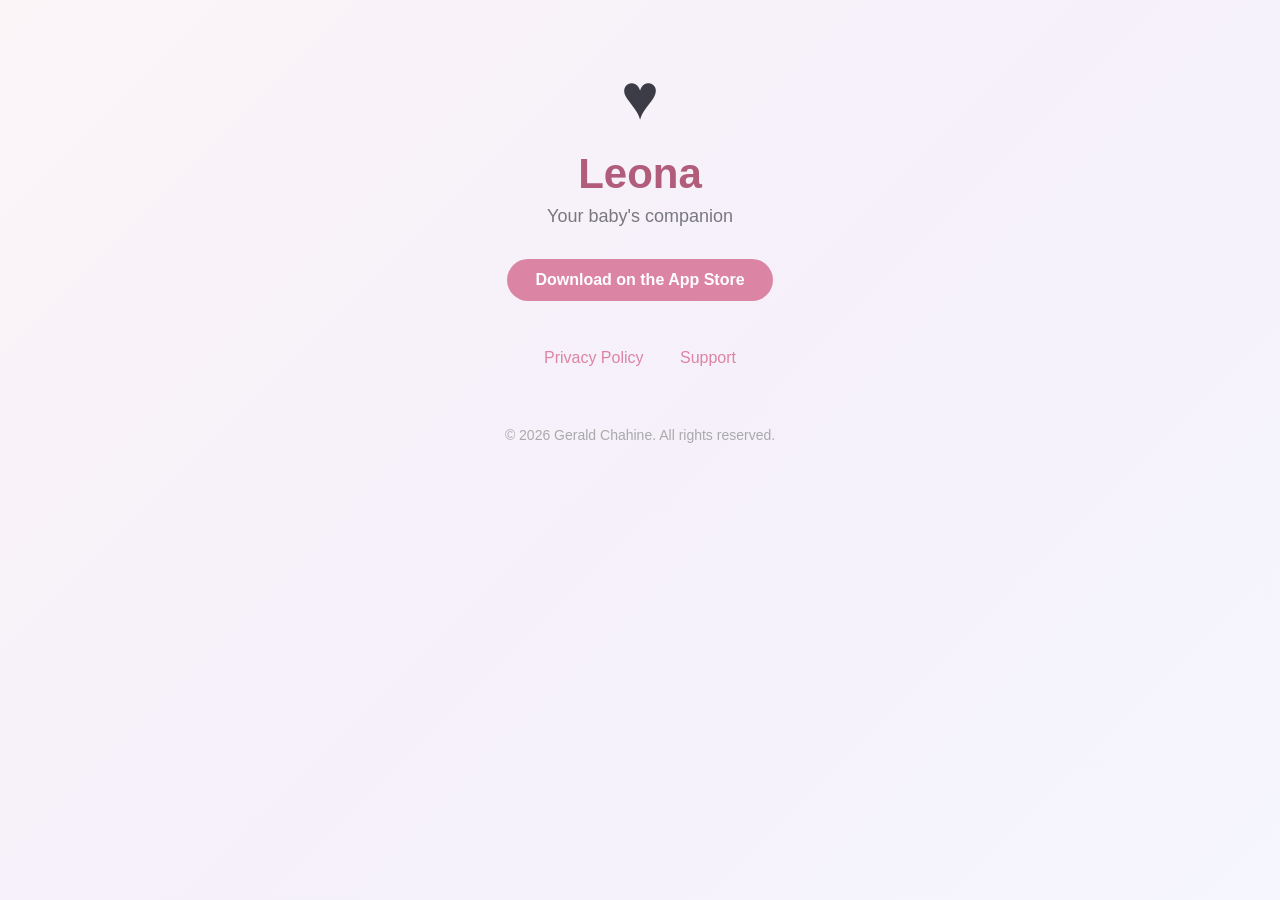
==== docs/index.html @ 3d60ae3b "Add privacy policy, support and landing pages for App Store GitHub Pages site with privacy policy (r" ====
<!DOCTYPE html>
<html lang="en">
<head>
    <meta charset="UTF-8">
    <meta name="viewport" content="width=device-width, initial-scale=1.0">
    <title>Leona - Baby Tracker</title>
    <style>
        * { margin: 0; padding: 0; box-sizing: border-box; }
        body {
            font-family: -apple-system, BlinkMacSystemFont, 'Segoe UI', Roboto, sans-serif;
            color: #3c3c46;
            background: linear-gradient(135deg, #fcf5f8, #f5f0fa, #f6f6ff);
            min-height: 100vh;
        }
        .container { max-width: 720px; margin: 0 auto; padding: 60px 24px; }
        .hero { text-align: center; margin-bottom: 48px; }
        .heart { font-size: 64px; margin-bottom: 16px; }
        h1 { font-size: 42px; font-weight: 700; color: #b15c7a; margin-bottom: 8px; }
        .subtitle { font-size: 18px; color: #78787e; margin-bottom: 32px; }
        .badge {
            display: inline-block;
            background: #dc84a3;
            color: white;
            padding: 12px 28px;
            border-radius: 24px;
            font-weight: 600;
            text-decoration: none;
            font-size: 16px;
        }
        .badge:hover { background: #b15c7a; }
        .links { text-align: center; margin-top: 32px; }
        .links a {
            color: #dc84a3;
            text-decoration: none;
            margin: 0 16px;
            font-weight: 500;
        }
        .links a:hover { text-decoration: underline; }
        footer { text-align: center; margin-top: 60px; color: #aaa; font-size: 14px; }
    </style>
</head>
<body>
    <div class="container">
        <div class="hero">
            <div class="heart">&hearts;</div>
            <h1>Leona</h1>
            <p class="subtitle">Your baby's companion</p>
            <a class="badge" href="https://apps.apple.com/app/leona-baby-tracker/id000000000">Download on the App Store</a>
        </div>
        <div class="links">
            <a href="privacy.html">Privacy Policy</a>
            <a href="support.html">Support</a>
        </div>
        <footer>
            &copy; 2026 Gerald Chahine. All rights reserved.
        </footer>
    </div>
</body>
</html>
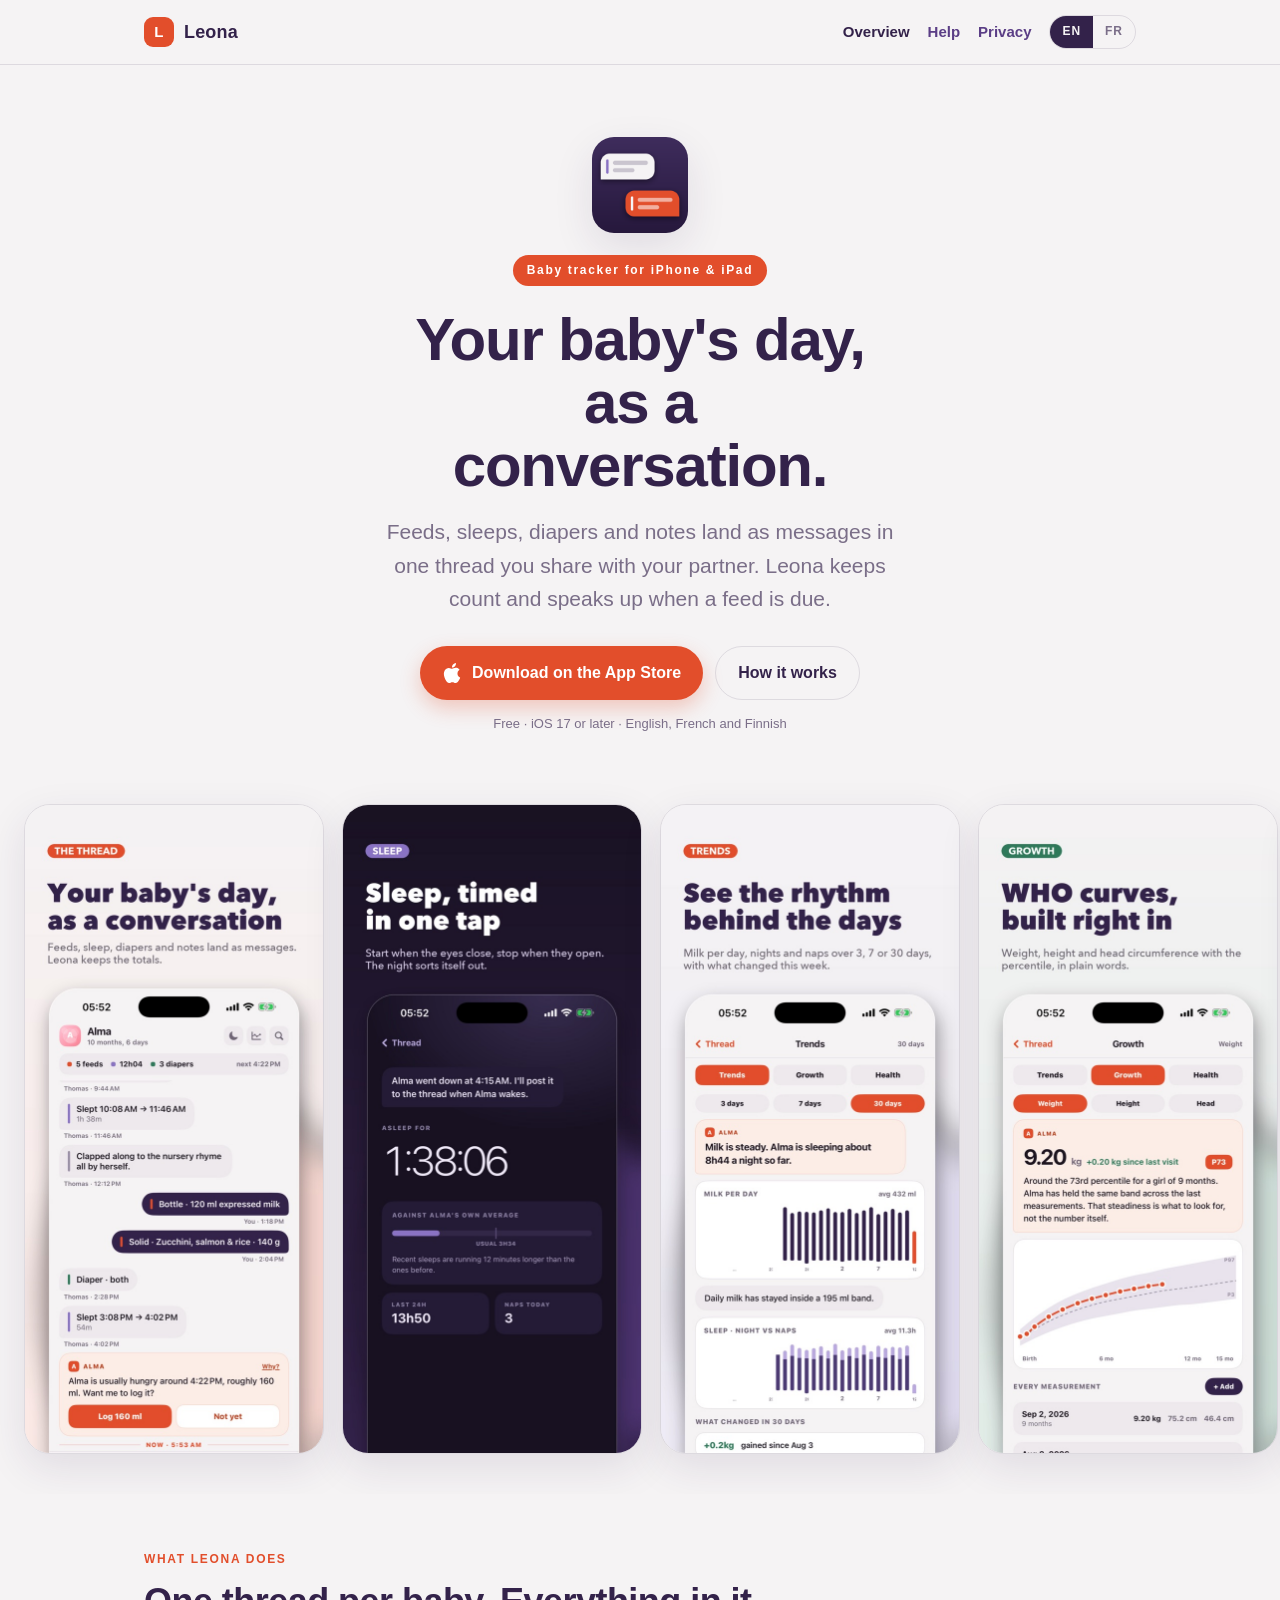
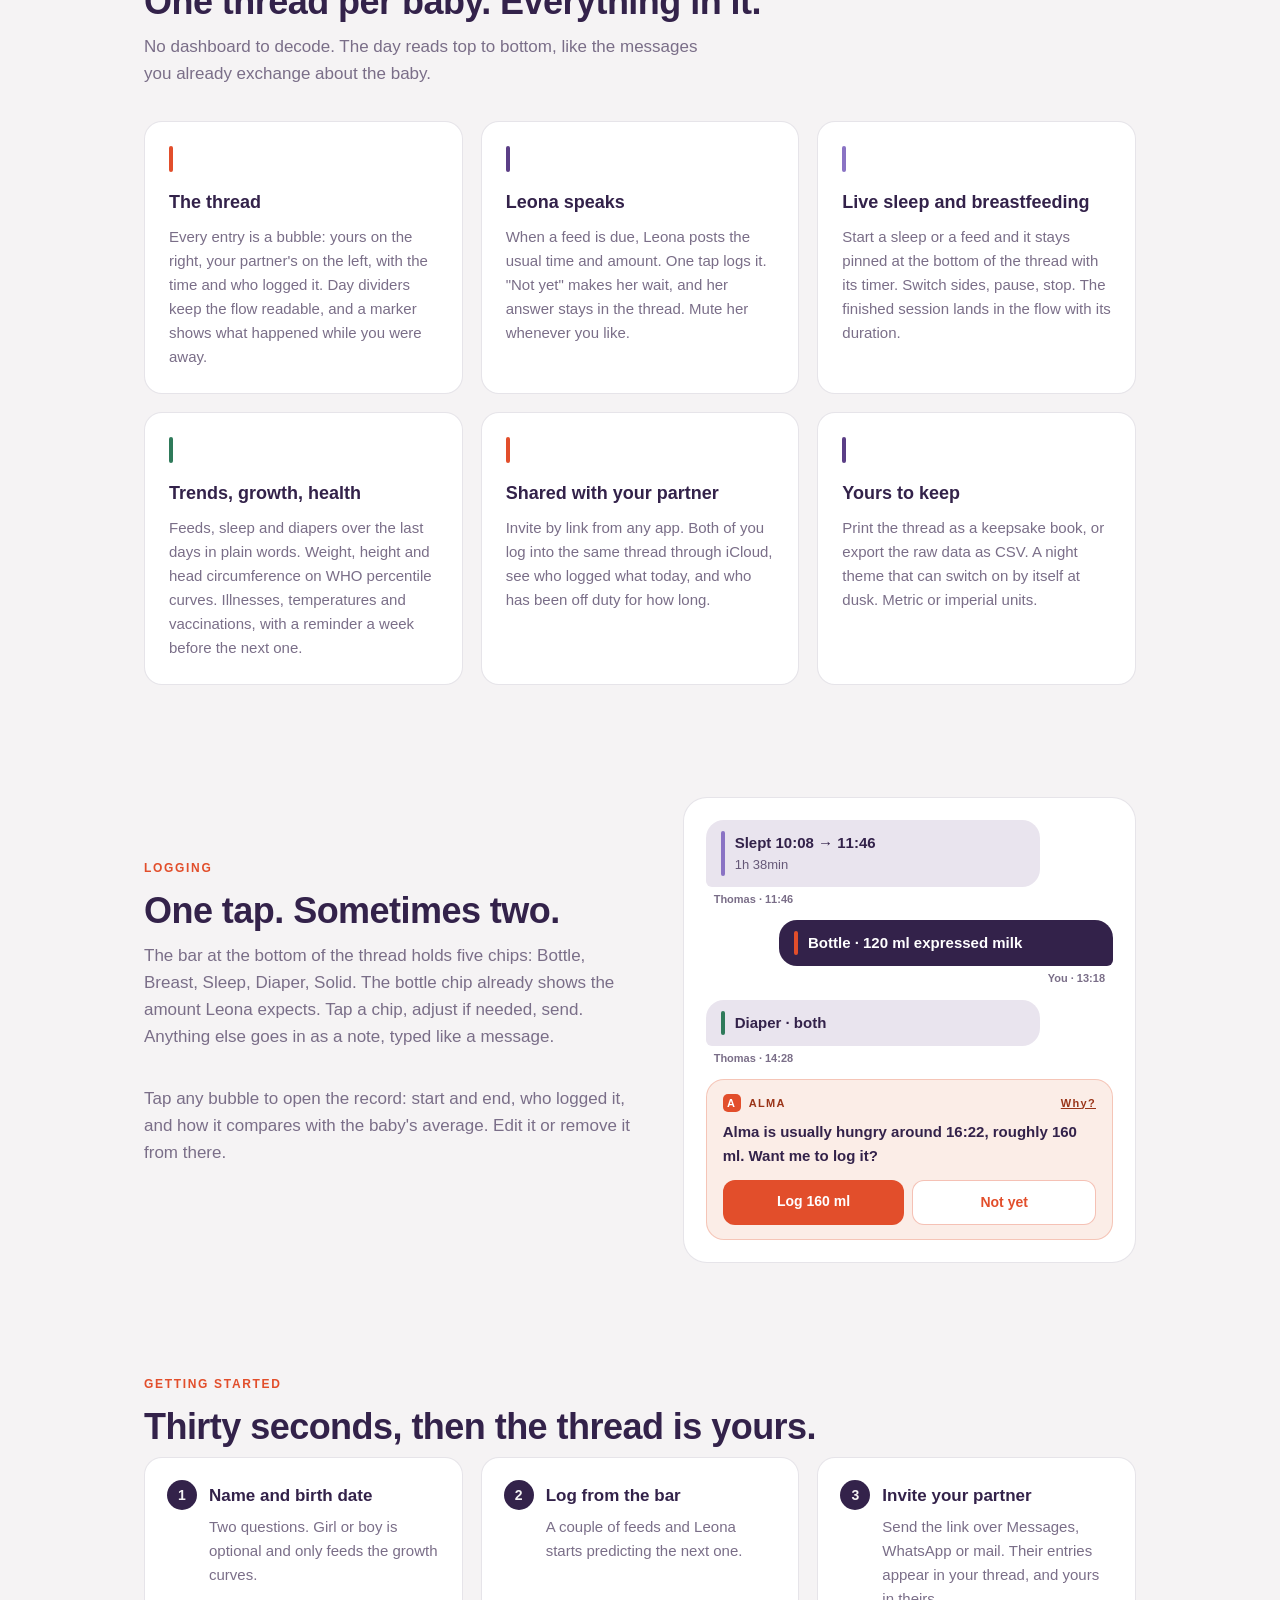
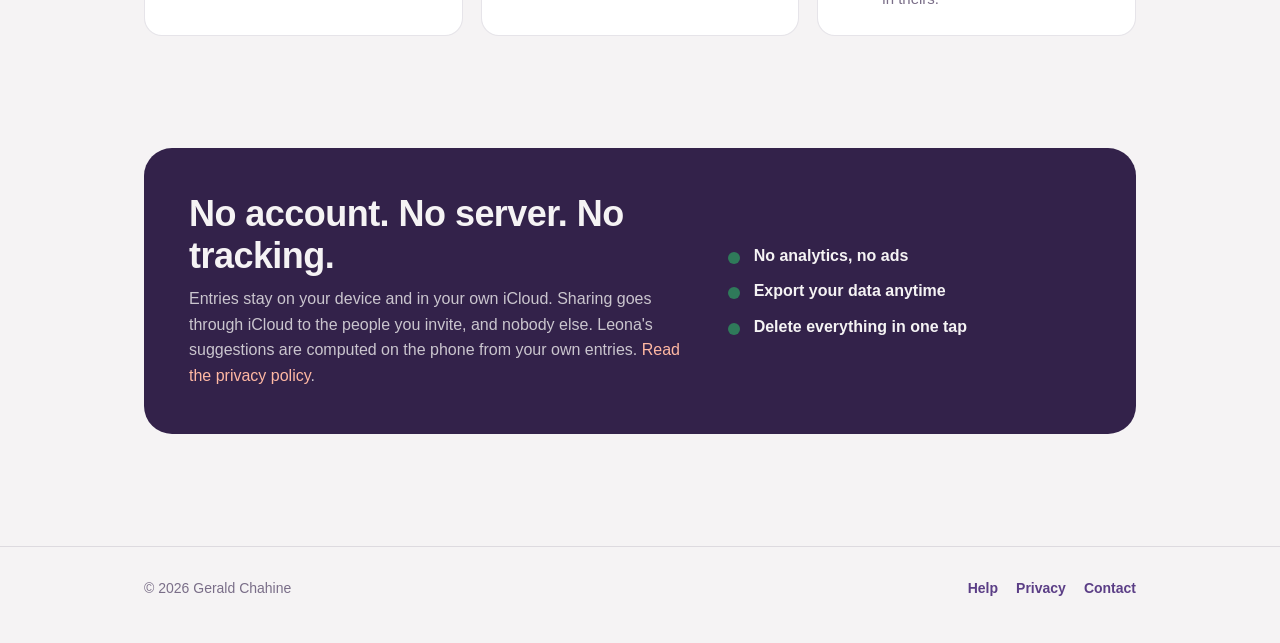
==== commit 9514c99b: "Refresh the public pages for Thread v2, add the new app icon and a 6.5-inch promo set - docs/: bilin" ====
--- a/docs/index.html
+++ b/docs/index.html
@@ -1,59 +1,197 @@
 <!DOCTYPE html>
-<html lang="en">
+<html lang="en" data-lang="en">
 <head>
     <meta charset="UTF-8">
     <meta name="viewport" content="width=device-width, initial-scale=1.0">
-    <title>Leona - Baby Tracker</title>
-    <style>
-        * { margin: 0; padding: 0; box-sizing: border-box; }
-        body {
-            font-family: -apple-system, BlinkMacSystemFont, 'Segoe UI', Roboto, sans-serif;
-            color: #3c3c46;
-            background: linear-gradient(135deg, #fcf5f8, #f5f0fa, #f6f6ff);
-            min-height: 100vh;
-        }
-        .container { max-width: 720px; margin: 0 auto; padding: 60px 24px; }
-        .hero { text-align: center; margin-bottom: 48px; }
-        .heart { font-size: 64px; margin-bottom: 16px; }
-        h1 { font-size: 42px; font-weight: 700; color: #b15c7a; margin-bottom: 8px; }
-        .subtitle { font-size: 18px; color: #78787e; margin-bottom: 32px; }
-        .badge {
-            display: inline-block;
-            background: #dc84a3;
-            color: white;
-            padding: 12px 28px;
-            border-radius: 24px;
-            font-weight: 600;
-            text-decoration: none;
-            font-size: 16px;
-        }
-        .badge:hover { background: #b15c7a; }
-        .links { text-align: center; margin-top: 32px; }
-        .links a {
-            color: #dc84a3;
-            text-decoration: none;
-            margin: 0 16px;
-            font-weight: 500;
-        }
-        .links a:hover { text-decoration: underline; }
-        footer { text-align: center; margin-top: 60px; color: #aaa; font-size: 14px; }
-    </style>
+    <title data-en="Leona · Your baby's day, as a conversation" data-fr="Leona · La journée de bébé, comme une conversation">Leona · Your baby's day, as a conversation</title>
+    <meta name="description" content="Leona is a baby tracker for iPhone and iPad. Feeds, sleeps, diapers and notes land as messages in one thread shared with your partner, and Leona suggests the next feed right on time.">
+    <link rel="icon" type="image/png" href="assets/icon.png">
+    <link rel="apple-touch-icon" href="assets/icon.png">
+    <link rel="stylesheet" href="site.css">
 </head>
 <body>
-    <div class="container">
-        <div class="hero">
-            <div class="heart">&hearts;</div>
-            <h1>Leona</h1>
-            <p class="subtitle">Your baby's companion</p>
-            <a class="badge" href="https://apps.apple.com/app/leona-baby-tracker/id000000000">Download on the App Store</a>
+<header class="top">
+    <div class="wrap">
+        <a class="brand" href="index.html"><span class="mark">L</span>Leona</a>
+        <nav class="nav">
+            <a class="current hide-sm" href="index.html"><span data-l="en">Overview</span><span data-l="fr">Présentation</span></a>
+            <a href="support.html"><span data-l="en">Help</span><span data-l="fr">Aide</span></a>
+            <a class="hide-sm" href="privacy.html"><span data-l="en">Privacy</span><span data-l="fr">Confidentialité</span></a>
+            <span class="lang"><button type="button" data-set="en">EN</button><button type="button" data-set="fr">FR</button></span>
+        </nav>
+    </div>
+</header>
+
+<section class="hero">
+    <div class="wrap">
+        <img class="appicon" src="assets/icon.png" alt="Leona app icon" width="96" height="96">
+        <span class="eyebrow"><span data-l="en">Baby tracker for iPhone &amp; iPad</span><span data-l="fr">Suivi de bébé sur iPhone et iPad</span></span>
+        <h1><span data-l="en">Your baby's day, as a conversation.</span><span data-l="fr">La journée de bébé, comme une conversation.</span></h1>
+        <p class="lead">
+            <span data-l="en">Feeds, sleeps, diapers and notes land as messages in one thread you share with your partner. Leona keeps count and speaks up when a feed is due.</span>
+            <span data-l="fr">Repas, dodos, couches et notes arrivent en messages dans un fil partagé avec votre partenaire. Leona tient les comptes et prend la parole quand un repas approche.</span>
+        </p>
+        <div class="cta">
+            <a class="btn" href="https://apps.apple.com/app/id6759004119">
+                <svg viewBox="0 0 24 24" aria-hidden="true"><path d="M12.152 6.896c-.948 0-2.415-1.078-3.96-1.04-2.04.027-3.91 1.183-4.961 3.014-2.117 3.675-.546 9.103 1.519 12.09 1.013 1.454 2.208 3.09 3.792 3.039 1.52-.065 2.09-.987 3.935-.987 1.831 0 2.35.987 3.96.948 1.637-.026 2.676-1.48 3.676-2.948 1.156-1.688 1.636-3.325 1.662-3.415-.039-.013-3.182-1.221-3.22-4.857-.026-3.04 2.48-4.494 2.597-4.559-1.429-2.09-3.623-2.324-4.39-2.376-2-.156-3.675 1.09-4.61 1.09zM15.53 3.83c.843-1.012 1.4-2.427 1.245-3.83-1.207.052-2.662.805-3.532 1.818-.78.896-1.454 2.338-1.273 3.714 1.338.104 2.715-.688 3.559-1.701"/></svg>
+                <span data-l="en">Download on the App Store</span><span data-l="fr">Télécharger sur l'App Store</span>
+            </a>
+            <a class="btn ghost" href="support.html"><span data-l="en">How it works</span><span data-l="fr">Comment ça marche</span></a>
         </div>
-        <div class="links">
-            <a href="privacy.html">Privacy Policy</a>
-            <a href="support.html">Support</a>
+        <p class="fine">
+            <span data-l="en">Free · iOS 17 or later · English, French and Finnish</span>
+            <span data-l="fr">Gratuite · iOS 17 ou plus récent · anglais, français et finnois</span>
+        </p>
+    </div>
+</section>
+
+<div class="gallery" aria-label="Screenshots">
+    <img data-l="en" loading="lazy" src="assets/en/01_Thread.jpg" alt="The thread: feeds, sleeps, diapers and notes as message bubbles">
+    <img data-l="en" loading="lazy" src="assets/en/02_Sleep.jpg" alt="A running sleep session in the night theme">
+    <img data-l="en" loading="lazy" src="assets/en/03_Trends.jpg" alt="Trends over the last days">
+    <img data-l="en" loading="lazy" src="assets/en/04_Growth.jpg" alt="Growth on WHO percentile curves">
+    <img data-l="en" loading="lazy" src="assets/en/05_Health.jpg" alt="Health records and the next vaccination">
+    <img data-l="en" loading="lazy" src="assets/en/06_Sharing.jpg" alt="Sharing the thread with a partner">
+    <img data-l="en" loading="lazy" src="assets/en/07_Welcome.jpg" alt="The 30-second welcome">
+    <img data-l="fr" loading="lazy" src="assets/fr/01_Thread.jpg" alt="Le fil : repas, dodos, couches et notes en bulles">
+    <img data-l="fr" loading="lazy" src="assets/fr/02_Sleep.jpg" alt="Un dodo en cours, en thème nuit">
+    <img data-l="fr" loading="lazy" src="assets/fr/03_Trends.jpg" alt="Les tendances des derniers jours">
+    <img data-l="fr" loading="lazy" src="assets/fr/04_Growth.jpg" alt="La croissance sur les courbes OMS">
+    <img data-l="fr" loading="lazy" src="assets/fr/05_Health.jpg" alt="Le dossier santé et la prochaine vaccination">
+    <img data-l="fr" loading="lazy" src="assets/fr/06_Sharing.jpg" alt="Le fil partagé avec un partenaire">
+    <img data-l="fr" loading="lazy" src="assets/fr/07_Welcome.jpg" alt="La prise en main en 30 secondes">
+</div>
+
+<section id="features">
+    <div class="wrap">
+        <p class="label"><span data-l="en">What Leona does</span><span data-l="fr">Ce que fait Leona</span></p>
+        <h2><span data-l="en">One thread per baby. Everything in it.</span><span data-l="fr">Un fil par bébé. Tout dedans.</span></h2>
+        <p class="sub">
+            <span data-l="en">No dashboard to decode. The day reads top to bottom, like the messages you already exchange about the baby.</span>
+            <span data-l="fr">Pas de tableau de bord à décoder. La journée se lit de haut en bas, comme les messages que vous échangez déjà au sujet de bébé.</span>
+        </p>
+        <div class="grid">
+            <div class="card"><div class="tick vermilion"></div>
+                <div data-l="en"><h3>The thread</h3><p>Every entry is a bubble: yours on the right, your partner's on the left, with the time and who logged it. Day dividers keep the flow readable, and a marker shows what happened while you were away.</p></div>
+                <div data-l="fr"><h3>Le fil</h3><p>Chaque entrée est une bulle : les vôtres à droite, celles de votre partenaire à gauche, avec l'heure et qui l'a notée. Des séparateurs par jour gardent le fil lisible, et un repère montre ce qui s'est passé pendant votre absence.</p></div>
+            </div>
+            <div class="card"><div class="tick plum"></div>
+                <div data-l="en"><h3>Leona speaks</h3><p>When a feed is due, Leona posts the usual time and amount. One tap logs it. "Not yet" makes her wait, and her answer stays in the thread. Mute her whenever you like.</p></div>
+                <div data-l="fr"><h3>Leona parle</h3><p>Quand un repas approche, Leona propose l'heure et la quantité habituelles. Un tap pour noter. « Pas encore » la fait patienter, et sa réponse reste dans le fil. Vous pouvez la faire taire quand vous voulez.</p></div>
+            </div>
+            <div class="card"><div class="tick lilac"></div>
+                <div data-l="en"><h3>Live sleep and breastfeeding</h3><p>Start a sleep or a feed and it stays pinned at the bottom of the thread with its timer. Switch sides, pause, stop. The finished session lands in the flow with its duration.</p></div>
+                <div data-l="fr"><h3>Dodo et tétée en direct</h3><p>Lancez un dodo ou une tétée : la session reste épinglée en bas du fil avec son chrono. Changez de côté, mettez en pause, arrêtez. La session terminée rejoint le fil avec sa durée.</p></div>
+            </div>
+            <div class="card"><div class="tick moss"></div>
+                <div data-l="en"><h3>Trends, growth, health</h3><p>Feeds, sleep and diapers over the last days in plain words. Weight, height and head circumference on WHO percentile curves. Illnesses, temperatures and vaccinations, with a reminder a week before the next one.</p></div>
+                <div data-l="fr"><h3>Tendances, croissance, santé</h3><p>Repas, sommeil et couches des derniers jours, en mots simples. Poids, taille et périmètre crânien sur les courbes de percentiles OMS. Maladies, températures et vaccinations, avec un rappel une semaine avant la prochaine.</p></div>
+            </div>
+            <div class="card"><div class="tick vermilion"></div>
+                <div data-l="en"><h3>Shared with your partner</h3><p>Invite by link from any app. Both of you log into the same thread through iCloud, see who logged what today, and who has been off duty for how long.</p></div>
+                <div data-l="fr"><h3>Partagé avec votre partenaire</h3><p>Invitez par lien depuis n'importe quelle app. Vous notez tous les deux dans le même fil via iCloud, vous voyez qui a noté quoi aujourd'hui, et qui est de repos depuis combien de temps.</p></div>
+            </div>
+            <div class="card"><div class="tick plum"></div>
+                <div data-l="en"><h3>Yours to keep</h3><p>Print the thread as a keepsake book, or export the raw data as CSV. A night theme that can switch on by itself at dusk. Metric or imperial units.</p></div>
+                <div data-l="fr"><h3>Un souvenir à garder</h3><p>Imprimez le fil en livre souvenir, ou exportez les données brutes en CSV. Un thème nuit qui peut s'activer tout seul au crépuscule. Unités métriques ou impériales.</p></div>
+            </div>
         </div>
-        <footer>
-            &copy; 2026 Gerald Chahine. All rights reserved.
-        </footer>
     </div>
+</section>
+
+<section id="logging">
+    <div class="wrap split">
+        <div>
+            <p class="label"><span data-l="en">Logging</span><span data-l="fr">Saisie</span></p>
+            <h2><span data-l="en">One tap. Sometimes two.</span><span data-l="fr">Un tap. Parfois deux.</span></h2>
+            <div data-l="en">
+                <p class="sub">The bar at the bottom of the thread holds five chips: Bottle, Breast, Sleep, Diaper, Solid. The bottle chip already shows the amount Leona expects. Tap a chip, adjust if needed, send. Anything else goes in as a note, typed like a message.</p>
+                <p class="sub">Tap any bubble to open the record: start and end, who logged it, and how it compares with the baby's average. Edit it or remove it from there.</p>
+            </div>
+            <div data-l="fr">
+                <p class="sub">La barre en bas du fil porte cinq puces : Biberon, Sein, Dodo, Couche, Solide. La puce biberon affiche déjà la quantité que Leona attend. Un tap sur la puce, un ajustement si besoin, envoi. Tout le reste part en note, tapée comme un message.</p>
+                <p class="sub">Un tap sur une bulle ouvre la fiche : début et fin, qui l'a notée, et l'écart avec la moyenne de bébé. Vous la modifiez ou la retirez depuis là.</p>
+            </div>
+        </div>
+        <div class="thread" aria-hidden="true">
+            <div data-l="en">
+                <div class="bubble theirs"><i style="background:var(--lilac)"></i><div>Slept 10:08 → 11:46<small>1h 38min</small></div></div>
+                <p class="meta">Thomas · 11:46</p>
+                <div class="bubble mine"><i style="background:var(--vermilion)"></i><div>Bottle · 120 ml expressed milk</div></div>
+                <p class="meta right">You · 13:18</p>
+                <div class="bubble theirs"><i style="background:var(--moss)"></i><div>Diaper · both</div></div>
+                <p class="meta">Thomas · 14:28</p>
+                <div class="suggest">
+                    <div class="who"><b>A</b>ALMA <span style="margin-left:auto;text-decoration:underline">Why?</span></div>
+                    <p>Alma is usually hungry around 16:22, roughly 160 ml. Want me to log it?</p>
+                    <div class="row"><span class="go">Log 160 ml</span><span class="no">Not yet</span></div>
+                </div>
+            </div>
+            <div data-l="fr">
+                <div class="bubble theirs"><i style="background:var(--lilac)"></i><div>Dodo 10:08 → 11:46<small>1h 38min</small></div></div>
+                <p class="meta">Thomas · 11:46</p>
+                <div class="bubble mine"><i style="background:var(--vermilion)"></i><div>Biberon · 120 ml de lait tiré</div></div>
+                <p class="meta right">Vous · 13:18</p>
+                <div class="bubble theirs"><i style="background:var(--moss)"></i><div>Couche · les deux</div></div>
+                <p class="meta">Thomas · 14:28</p>
+                <div class="suggest">
+                    <div class="who"><b>A</b>ALMA <span style="margin-left:auto;text-decoration:underline">Pourquoi ?</span></div>
+                    <p>Alma a généralement faim vers 16:22, environ 160 ml. Je l'enregistre ?</p>
+                    <div class="row"><span class="go">Noter 160 ml</span><span class="no">Pas encore</span></div>
+                </div>
+            </div>
+        </div>
+    </div>
+</section>
+
+<section id="start">
+    <div class="wrap">
+        <p class="label"><span data-l="en">Getting started</span><span data-l="fr">Pour commencer</span></p>
+        <h2><span data-l="en">Thirty seconds, then the thread is yours.</span><span data-l="fr">Trente secondes, puis le fil est à vous.</span></h2>
+        <div class="steps">
+            <div class="step">
+                <div data-l="en"><h3>Name and birth date</h3><p>Two questions. Girl or boy is optional and only feeds the growth curves.</p></div>
+                <div data-l="fr"><h3>Prénom et date de naissance</h3><p>Deux questions. Fille ou garçon reste facultatif et ne sert qu'aux courbes de croissance.</p></div>
+            </div>
+            <div class="step">
+                <div data-l="en"><h3>Log from the bar</h3><p>A couple of feeds and Leona starts predicting the next one.</p></div>
+                <div data-l="fr"><h3>Notez depuis la barre</h3><p>Deux ou trois repas et Leona commence à prédire le suivant.</p></div>
+            </div>
+            <div class="step">
+                <div data-l="en"><h3>Invite your partner</h3><p>Send the link over Messages, WhatsApp or mail. Their entries appear in your thread, and yours in theirs.</p></div>
+                <div data-l="fr"><h3>Invitez votre partenaire</h3><p>Envoyez le lien par Messages, WhatsApp ou mail. Ses entrées apparaissent dans votre fil, et les vôtres dans le sien.</p></div>
+            </div>
+        </div>
+    </div>
+</section>
+
+<section id="privacy">
+    <div class="wrap">
+        <div class="band">
+            <div>
+                <h2><span data-l="en">No account. No server. No tracking.</span><span data-l="fr">Pas de compte. Pas de serveur. Pas de pistage.</span></h2>
+                <p data-l="en">Entries stay on your device and in your own iCloud. Sharing goes through iCloud to the people you invite, and nobody else. Leona's suggestions are computed on the phone from your own entries. <a href="privacy.html">Read the privacy policy</a>.</p>
+                <p data-l="fr">Les entrées restent sur votre appareil et dans votre propre iCloud. Le partage passe par iCloud vers les personnes que vous invitez, et personne d'autre. Les suggestions de Leona sont calculées sur le téléphone à partir de vos propres entrées. <a href="privacy.html">Lire la politique de confidentialité</a>.</p>
+            </div>
+            <ul>
+                <li><span data-l="en">No analytics, no ads</span><span data-l="fr">Ni statistiques d'usage, ni publicité</span></li>
+                <li><span data-l="en">Export your data anytime</span><span data-l="fr">Exportez vos données quand vous voulez</span></li>
+                <li><span data-l="en">Delete everything in one tap</span><span data-l="fr">Supprimez tout en un tap</span></li>
+            </ul>
+        </div>
+    </div>
+</section>
+
+<footer>
+    <div class="wrap">
+        <span>&copy; 2026 Gerald Chahine</span>
+        <nav>
+            <a href="support.html"><span data-l="en">Help</span><span data-l="fr">Aide</span></a>
+            <a href="privacy.html"><span data-l="en">Privacy</span><span data-l="fr">Confidentialité</span></a>
+            <a href="mailto:gerald.chahine@pm.me">Contact</a>
+        </nav>
+    </div>
+</footer>
+<script src="site.js"></script>
 </body>
 </html>
--- a/docs/site.css
+++ b/docs/site.css
@@ -0,0 +1,204 @@
+:root {
+  --canvas: #F5F3F4;
+  --card: #FFFFFF;
+  --ink: #33224A;
+  --ink-soft: #5B3E86;
+  --muted: #7A6E88;
+  --line: rgba(51, 34, 74, 0.12);
+  --vermilion: #E24E2B;
+  --lilac: #8A73C4;
+  --moss: #2F7A5A;
+  --tint: #FBEDE7;
+  --tint-ink: #9A3418;
+  --mine: #33224A;
+  --theirs: #E9E4EE;
+  --radius: 18px;
+  --band-bg: #33224A;
+  --band-ink: #F5F3F4;
+  --band-muted: rgba(245, 243, 244, 0.78);
+  --band-link: #FFB8A3;
+  --shadow: 0 14px 40px rgba(51, 34, 74, 0.10);
+}
+@media (prefers-color-scheme: dark) {
+  :root {
+    --canvas: #191223;
+    --card: #241A33;
+    --ink: #F5F3F4;
+    --ink-soft: #C9B8EA;
+    --muted: #A99CBB;
+    --line: rgba(245, 243, 244, 0.14);
+    --tint: #3A2416;
+    --tint-ink: #F4B59E;
+    --mine: #5B3E86;
+    --theirs: #2E2340;
+    --band-bg: #2E2340;
+    --band-ink: #F5F3F4;
+    --band-muted: rgba(245, 243, 244, 0.72);
+    --band-link: #FFB8A3;
+    --shadow: 0 14px 40px rgba(0, 0, 0, 0.35);
+  }
+}
+* { margin: 0; padding: 0; box-sizing: border-box; }
+html { scroll-behavior: smooth; }
+body {
+  font-family: "Avenir Next", -apple-system, BlinkMacSystemFont, "Segoe UI", Roboto, sans-serif;
+  color: var(--ink);
+  background: var(--canvas);
+  line-height: 1.6;
+  -webkit-font-smoothing: antialiased;
+}
+html[data-lang="en"] [data-l="fr"] { display: none !important; }
+html[data-lang="fr"] [data-l="en"] { display: none !important; }
+a { color: var(--vermilion); text-decoration: none; }
+a:hover { text-decoration: underline; }
+img { max-width: 100%; display: block; }
+.wrap { max-width: 1040px; margin: 0 auto; padding: 0 24px; }
+.narrow { max-width: 760px; }
+
+/* Header */
+.top {
+  position: sticky; top: 0; z-index: 10;
+  background: color-mix(in srgb, var(--canvas) 88%, transparent);
+  backdrop-filter: saturate(160%) blur(14px);
+  -webkit-backdrop-filter: saturate(160%) blur(14px);
+  border-bottom: 1px solid var(--line);
+}
+.top .wrap { display: flex; align-items: center; gap: 18px; height: 64px; }
+.brand { display: flex; align-items: center; gap: 10px; color: var(--ink); font-weight: 700; font-size: 18px; letter-spacing: 0.01em; }
+.brand:hover { text-decoration: none; }
+.mark {
+  width: 30px; height: 30px; border-radius: 9px; background: var(--vermilion); color: #fff;
+  display: inline-flex; align-items: center; justify-content: center; font-weight: 800; font-size: 15px;
+}
+.nav { display: flex; gap: 18px; margin-left: auto; align-items: center; font-size: 15px; font-weight: 600; }
+.nav a { color: var(--ink-soft); }
+.nav a.current { color: var(--ink); }
+.lang { display: inline-flex; border: 1px solid var(--line); border-radius: 999px; overflow: hidden; }
+.lang button {
+  border: 0; background: transparent; color: var(--muted); font: inherit; font-weight: 700; font-size: 12px;
+  letter-spacing: 0.08em; padding: 6px 12px; cursor: pointer;
+}
+.lang button.on { background: var(--ink); color: var(--canvas); }
+@media (max-width: 640px) { .nav .hide-sm { display: none; } }
+
+/* Buttons */
+.btn {
+  display: inline-flex; align-items: center; gap: 10px; padding: 13px 22px; border-radius: 999px;
+  background: var(--vermilion); color: #fff; font-weight: 700; font-size: 16px; box-shadow: 0 8px 20px rgba(226, 78, 43, 0.28);
+}
+.btn:hover { text-decoration: none; background: #C7401F; }
+.btn.ghost { background: transparent; color: var(--ink); border: 1.5px solid var(--line); box-shadow: none; }
+.btn.ghost:hover { border-color: var(--ink); background: transparent; }
+.btn svg { width: 20px; height: 20px; fill: currentColor; }
+
+/* Hero */
+.hero { padding: 72px 0 40px; text-align: center; }
+.eyebrow {
+  display: inline-block; background: var(--vermilion); color: #fff; font-weight: 800; font-size: 12px;
+  letter-spacing: 0.14em; padding: 6px 14px; border-radius: 999px; margin-bottom: 22px;
+}
+h1 { font-size: clamp(36px, 6vw, 60px); line-height: 1.05; font-weight: 800; letter-spacing: -0.02em; max-width: 14ch; margin: 0 auto 18px; }
+.lead { font-size: clamp(17px, 2.2vw, 21px); color: var(--muted); max-width: 46ch; margin: 0 auto 30px; }
+.cta { display: flex; gap: 12px; justify-content: center; flex-wrap: wrap; }
+.fine { color: var(--muted); font-size: 13px; margin-top: 14px; }
+
+/* Gallery */
+.gallery { display: flex; gap: 18px; overflow-x: auto; padding: 30px 24px 40px; scroll-snap-type: x mandatory; -webkit-overflow-scrolling: touch; }
+.gallery::-webkit-scrollbar { height: 8px; }
+.gallery::-webkit-scrollbar-thumb { background: var(--line); border-radius: 8px; }
+.gallery img {
+  flex: 0 0 auto; width: min(300px, 74vw); border-radius: 26px; box-shadow: var(--shadow); scroll-snap-align: center;
+  border: 1px solid var(--line);
+}
+
+/* Sections */
+section { padding: 56px 0; }
+h2 { font-size: clamp(26px, 3.6vw, 36px); line-height: 1.15; font-weight: 800; letter-spacing: -0.015em; margin-bottom: 10px; }
+.sub { color: var(--muted); font-size: 17px; max-width: 60ch; margin-bottom: 34px; }
+.label { color: var(--vermilion); font-weight: 800; font-size: 12px; letter-spacing: 0.14em; text-transform: uppercase; margin-bottom: 12px; }
+.grid { display: grid; grid-template-columns: repeat(auto-fit, minmax(280px, 1fr)); gap: 18px; }
+.card {
+  background: var(--card); border: 1px solid var(--line); border-radius: var(--radius); padding: 24px;
+}
+.card h3 { font-size: 18px; font-weight: 700; margin-bottom: 8px; }
+.card p { color: var(--muted); font-size: 15px; }
+.card .tick { width: 4px; height: 26px; border-radius: 3px; margin-bottom: 16px; }
+.tick.vermilion { background: var(--vermilion); }
+.tick.lilac { background: var(--lilac); }
+.tick.moss { background: var(--moss); }
+.tick.plum { background: var(--ink-soft); }
+
+/* Sample thread */
+.thread { background: var(--card); border: 1px solid var(--line); border-radius: 24px; padding: 22px; max-width: 460px; margin: 0 auto; }
+.bubble { max-width: 82%; padding: 11px 15px; border-radius: 18px; font-size: 15px; font-weight: 600; margin-bottom: 4px; display: flex; gap: 10px; align-items: flex-start; }
+.bubble i { flex: 0 0 4px; width: 4px; align-self: stretch; border-radius: 2px; }
+.bubble small { display: block; font-weight: 400; color: inherit; opacity: 0.72; font-size: 13px; }
+.theirs { background: var(--theirs); color: var(--ink); border-bottom-left-radius: 6px; }
+.mine { background: var(--mine); color: #fff; margin-left: auto; border-bottom-right-radius: 6px; }
+.meta { font-size: 11px; font-weight: 700; color: var(--muted); margin: 0 8px 12px; }
+.meta.right { text-align: right; }
+.suggest { background: var(--tint); border: 1px solid rgba(226, 78, 43, 0.25); border-radius: 18px; padding: 14px 16px; margin-top: 8px; }
+.suggest .who { display: flex; align-items: center; gap: 8px; font-size: 11px; font-weight: 800; letter-spacing: 0.12em; color: var(--tint-ink); margin-bottom: 8px; }
+.suggest .who b { width: 18px; height: 18px; border-radius: 5px; background: var(--vermilion); color: #fff; display: inline-flex; align-items: center; justify-content: center; font-size: 11px; }
+.suggest p { font-size: 15px; font-weight: 600; margin-bottom: 12px; }
+.suggest .row { display: flex; gap: 8px; }
+.suggest .row span { flex: 1; text-align: center; padding: 10px; border-radius: 12px; font-weight: 700; font-size: 14px; }
+.suggest .row .go { background: var(--vermilion); color: #fff; }
+.suggest .row .no { background: var(--card); color: var(--vermilion); border: 1px solid rgba(226, 78, 43, 0.35); }
+
+.split { display: grid; grid-template-columns: 1.1fr 1fr; gap: 40px; align-items: center; }
+@media (max-width: 800px) { .split { grid-template-columns: 1fr; } }
+
+/* Steps */
+.steps { counter-reset: step; display: grid; grid-template-columns: repeat(auto-fit, minmax(240px, 1fr)); gap: 18px; }
+.step { position: relative; padding: 24px 24px 24px 64px; background: var(--card); border: 1px solid var(--line); border-radius: var(--radius); }
+.step::before {
+  counter-increment: step; content: counter(step); position: absolute; left: 22px; top: 22px;
+  width: 30px; height: 30px; border-radius: 50%; background: var(--ink); color: var(--canvas);
+  display: flex; align-items: center; justify-content: center; font-weight: 800; font-size: 14px;
+}
+.step h3 { font-size: 17px; margin-bottom: 6px; }
+.step p { color: var(--muted); font-size: 15px; }
+
+/* Band */
+.band { background: var(--band-bg); color: var(--band-ink); border: 1px solid var(--line); border-radius: 28px; padding: 44px; display: grid; grid-template-columns: 1.4fr 1fr; gap: 30px; align-items: center; }
+.band h2 { color: var(--band-ink); }
+.band p { color: var(--band-muted); font-size: 16px; }
+.band ul { list-style: none; display: grid; gap: 10px; }
+.band li { padding-left: 26px; position: relative; font-weight: 600; }
+.band li::before { content: ""; position: absolute; left: 0; top: 9px; width: 12px; height: 12px; border-radius: 50%; background: var(--moss); }
+.band a { color: var(--band-link); }
+@media (max-width: 800px) { .band { grid-template-columns: 1fr; padding: 30px; } }
+
+/* Docs pages */
+.doc { padding: 56px 0 24px; }
+.doc h1 { font-size: clamp(32px, 5vw, 44px); margin: 0 0 8px; max-width: none; }
+.doc .date, .doc .subtitle { color: var(--muted); font-size: 16px; margin-bottom: 30px; }
+.doc h2 { font-size: 22px; margin: 44px 0 14px; scroll-margin-top: 80px; }
+.doc p, .doc li { color: var(--ink); font-size: 16px; }
+.doc p { margin-bottom: 14px; }
+.doc ul { margin: 0 0 14px 22px; }
+.doc li { margin-bottom: 6px; }
+.doc kbd { font: inherit; font-weight: 700; background: var(--theirs); color: var(--ink); padding: 1px 7px; border-radius: 6px; font-size: 14px; }
+.faq { background: var(--card); border: 1px solid var(--line); border-radius: var(--radius); padding: 18px 22px; margin-bottom: 12px; }
+.faq h3 { font-size: 16px; font-weight: 700; margin-bottom: 6px; }
+.faq p { margin-bottom: 8px; font-size: 15px; color: var(--ink); }
+.faq p:last-child { margin-bottom: 0; }
+.faq ul { margin: 0 0 8px 20px; }
+.faq li { font-size: 15px; }
+.toc { display: flex; flex-wrap: wrap; gap: 8px; margin-bottom: 8px; }
+.toc a { font-size: 13px; font-weight: 700; padding: 6px 12px; border-radius: 999px; border: 1px solid var(--line); color: var(--ink-soft); background: var(--card); }
+.toc a:hover { text-decoration: none; border-color: var(--ink-soft); }
+.highlight { background: var(--tint); border-left: 4px solid var(--vermilion); padding: 14px 18px; border-radius: 0 12px 12px 0; margin: 20px 0 28px; }
+.highlight p { margin: 0; color: var(--tint-ink); font-weight: 600; }
+.contact { background: var(--card); border: 1px solid var(--line); border-radius: 24px; padding: 32px; text-align: center; margin-top: 44px; }
+.contact h2 { margin-top: 0; }
+.contact p { color: var(--muted); }
+
+footer { border-top: 1px solid var(--line); margin-top: 56px; padding: 30px 0 44px; color: var(--muted); font-size: 14px; }
+footer .wrap { display: flex; flex-wrap: wrap; gap: 14px 24px; align-items: center; }
+footer nav { display: flex; gap: 18px; margin-left: auto; }
+footer a { color: var(--ink-soft); font-weight: 600; }
+
+/* App icon in the hero */
+.appicon { width: 96px; height: 96px; border-radius: 22px; margin: 0 auto 22px; box-shadow: var(--shadow); }
